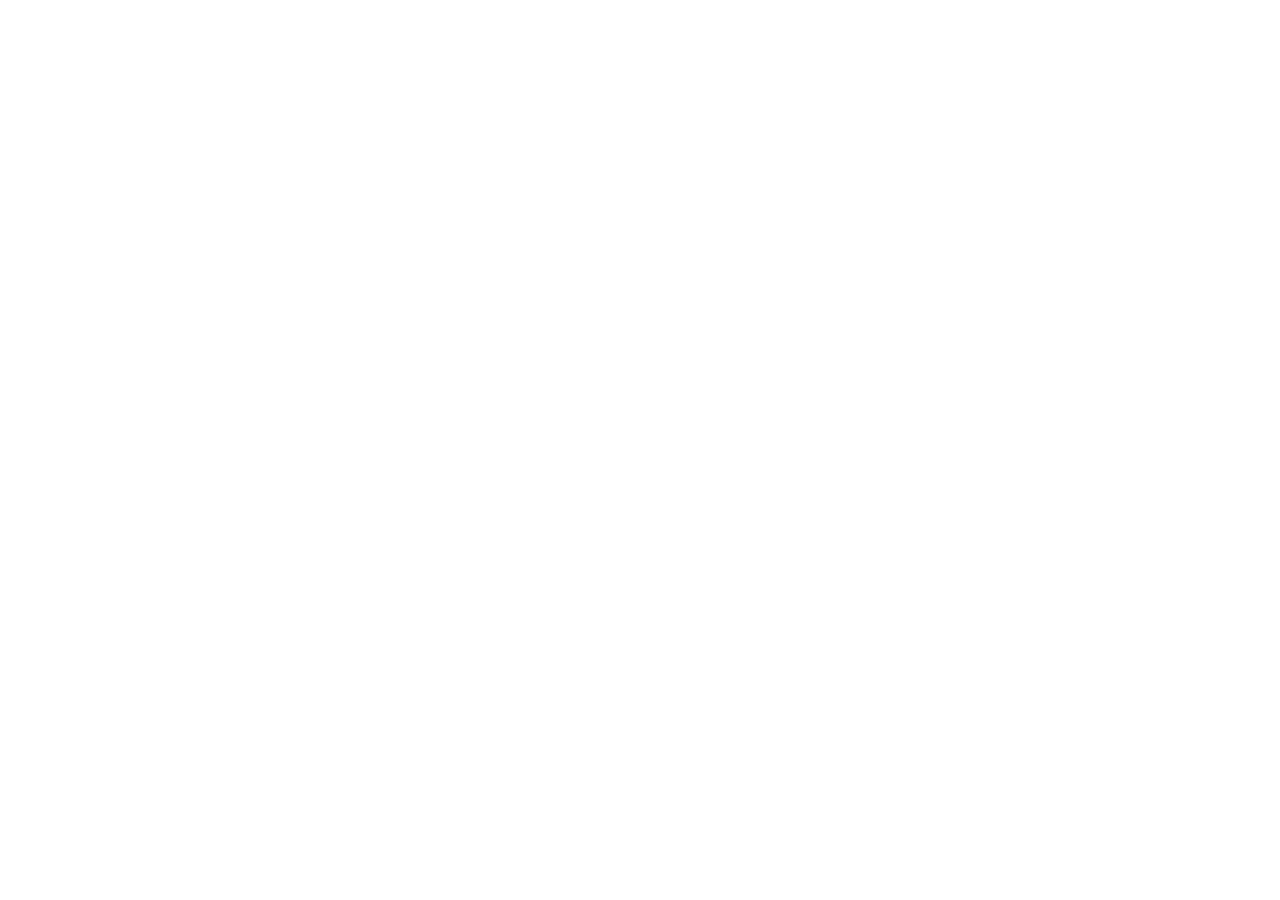
==== index.html @ 5e3995a4 "Initialized files" ====
<!DOCTYPE html>
<html lang="en">
<head>
    <meta charset="UTF-8">
    <meta name="viewport" content="width=device-width, initial-scale=1.0">
    <title>Readly</title>
</head>
<body>
    
</body>
</html>
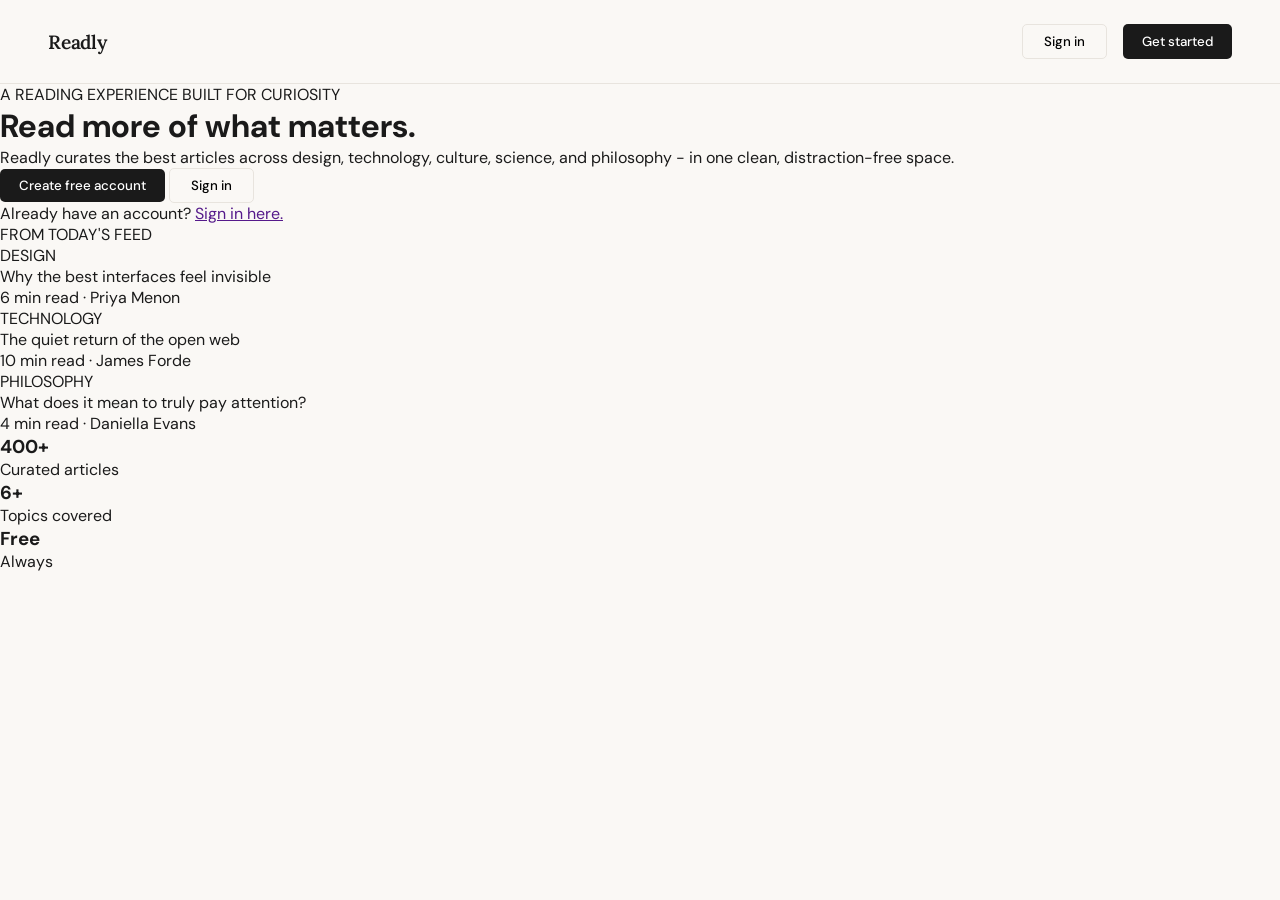
==== commit 33b2efda: "Build html for landing page and global nav.css" ====
--- a/index.html
+++ b/index.html
@@ -1,11 +1,89 @@
-<!DOCTYPE html>
+<!doctype html>
 <html lang="en">
-<head>
-    <meta charset="UTF-8">
-    <meta name="viewport" content="width=device-width, initial-scale=1.0">
+  <head>
+    <meta charset="UTF-8" />
+    <meta name="viewport" content="width=device-width, initial-scale=1.0" />
     <title>Readly</title>
-</head>
-<body>
-    
-</body>
-</html>+    <!-- STYLESHEETS -->
+    <link rel="stylesheet" href="./css/global.css" />
+    <link rel="stylesheet" href="./css/nav.css" />
+
+    <link rel="preconnect" href="https://fonts.googleapis.com" />
+    <link rel="preconnect" href="https://fonts.gstatic.com" crossorigin />
+    <link
+      href="https://fonts.googleapis.com/css2?family=DM+Sans:ital,opsz,wght@0,9..40,100..1000;1,9..40,100..1000&family=Lora:ital,wght@0,400..700;1,400..700&display=swap"
+      rel="stylesheet"
+    />
+  </head>
+  <body>
+    <div class="page">
+      <header class="site-header">
+        <nav class="landing-nav">
+          <h2 class="logo">Readly</h2>
+          <div class="landing-auth">
+            <button type="button" class="sign-in-btn">Sign in</button>
+            <button type="button" class="sign-up-btn">Get started</button>
+          </div>
+        </nav>
+      </header>
+      <main class="hero">
+        <div class="landing-hero">
+          <div class="landing-hero-text">
+            <p>A READING EXPERIENCE BUILT FOR CURIOSITY</p>
+            <h1>Read more of what <span>matters.</span></h1>
+            <p>
+              Readly curates the best articles across design, technology,
+              culture, science, and philosophy - in one clean, distraction-free
+              space.
+            </p>
+          </div>
+          <div class="hero-auth">
+            <button type="button" class="sign-up-btn">
+              Create free account
+            </button>
+            <button type="button" class="sign-in-btn">Sign in</button>
+          </div>
+          <p>Already have an account? <a href="">Sign in here.</a></p>
+        </div>
+        <div class="landing-preview">
+          <p>FROM TODAY'S FEED</p>
+          <div class="preview">
+            <div class="preview-body">
+              <p class="article-tage">DESIGN</p>
+              <p class="article-title">
+                Why the best interfaces feel invisible
+              </p>
+              <span class="article-meta">6 min read · Priya Menon</span>
+            </div>
+            <div class="preview-body">
+              <p class="article-tage">TECHNOLOGY</p>
+              <p class="article-title">The quiet return of the open web</p>
+              <span class="article-meta">10 min read · James Forde</span>
+            </div>
+            <div class="preview-body">
+              <p class="article-tage">PHILOSOPHY</p>
+              <p class="article-title">
+                What does it mean to truly pay attention?
+              </p>
+              <span class="article-meta">4 min read · Daniella Evans</span>
+            </div>
+          </div>
+        </div>
+      </main>
+      <footer class="stats">
+        <div class="stats-item">
+          <h3>400+</h3>
+          <p>Curated articles</p>
+        </div>
+        <div class="stats-item">
+          <h3>6+</h3>
+          <p>Topics covered</p>
+        </div>
+        <div class="stats-item">
+          <h3>Free</h3>
+          <p>Always</p>
+        </div>
+      </footer>
+    </div>
+  </body>
+</html>
--- a/css/global.css
+++ b/css/global.css
@@ -0,0 +1,32 @@
+*,
+*::before,
+*::after {
+  box-sizing: border-box;
+  margin: 0;
+  padding: 0;
+}
+
+:root {
+  --main-font: "DM Sans", sans-serif;
+  --secondary-font: "Lora", serif;
+  --page-background: #faf8f5;
+  --primary-surface: #ffffff;
+  --secondary-surface: #f5f3ef;
+  --primary-text: #1a1a1a;
+  --muted-text: #999999;
+  --very-muted-text: #bbbbbb;
+  --border-color: #e8e4de;
+  --streak-background: #1a1a1a;
+  --streak-label: #888888;
+  --logo: 1.2rem;
+  --nav-links: 0.82rem;
+}
+
+body {
+  width: 100%;
+  height: 100vh;
+  background-color: var(--page-background);
+  color: var(--primary-text);
+  font-family: var(--main-font);
+  font-size: 16px;
+}
--- a/css/nav.css
+++ b/css/nav.css
@@ -0,0 +1,54 @@
+.site-header {
+  width: 100%;
+  border-bottom: 1px solid var(--border-color);
+  padding: 1.5rem 3rem;
+}
+
+.logo {
+  color: var(--primary-text);
+  font-family: var(--secondary-font);
+  font-size: 1.2rem;
+  font-weight: 600;
+  letter-spacing: -0.01em;
+}
+
+/* ======= LANDING PAGE ======== */
+.landing-nav {
+  display: flex;
+  justify-content: space-between;
+  align-items: center;
+}
+
+.landing-auth {
+  display: flex;
+  gap: 1rem;
+}
+
+.sign-in-btn {
+  background-color: var(--page-background);
+  font-family: var(--primary-font);
+  font-weight: 500;
+  padding: 0.5rem 1.3rem;
+  border: 1px solid var(--border-color);
+  border-radius: 5px;
+  cursor: pointer;
+}
+
+.sign-in-btn:hover {
+  border: 1px solid var(--primary-text);
+}
+
+.sign-up-btn {
+  color: #fff;
+  background-color: var(--primary-text);
+  font-family: var(--primary-font);
+  font-weight: 500;
+  padding: 0.5rem 1.2rem;
+  border: none;
+  border-radius: 5px;
+  cursor: pointer;
+}
+
+.sign-up-btn:hover {
+    background-color: #000000cc;
+}
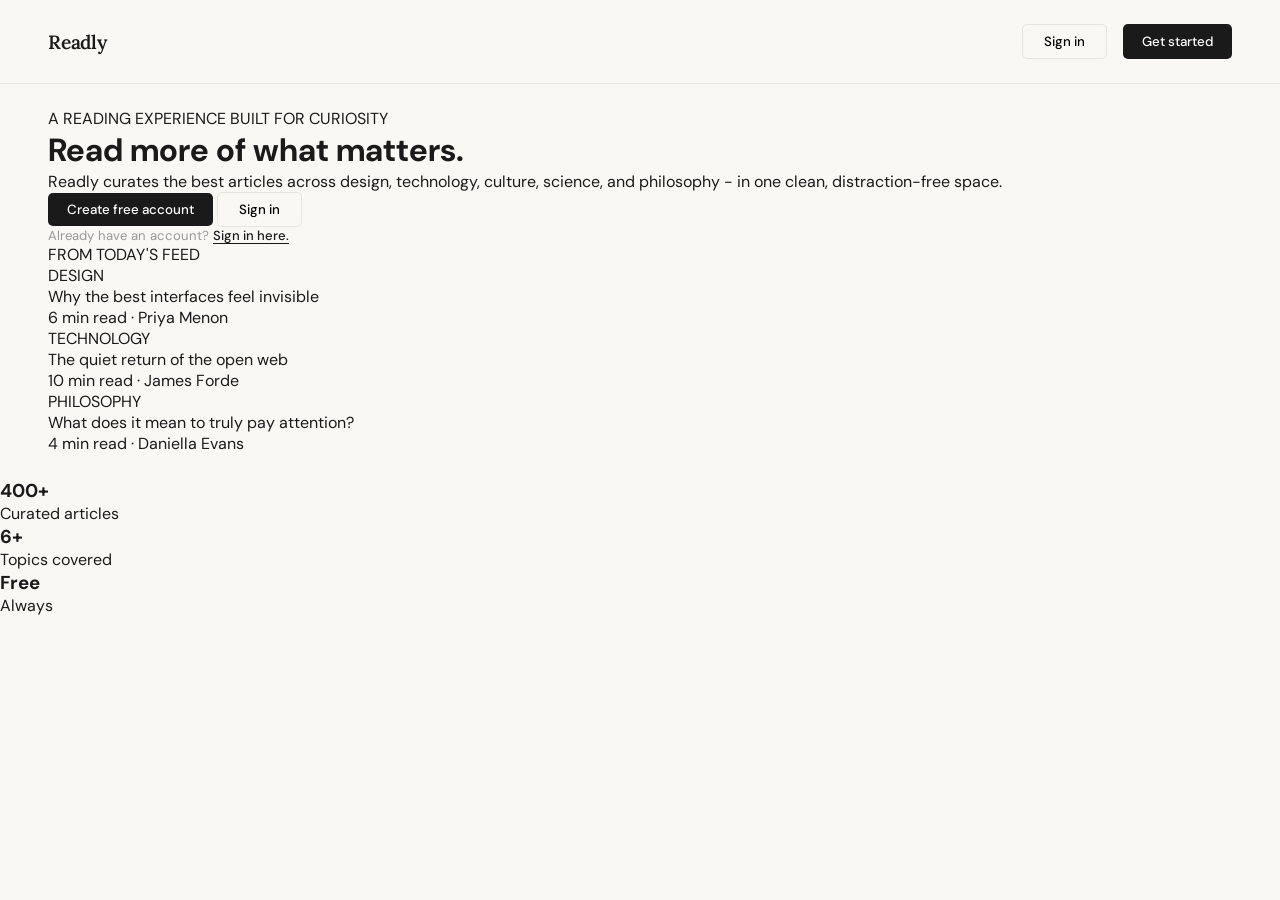
==== commit 2adbca60: "Build html for signup page" ====
--- a/index.html
+++ b/index.html
@@ -26,46 +26,50 @@
           </div>
         </nav>
       </header>
-      <main class="hero">
-        <div class="landing-hero">
-          <div class="landing-hero-text">
-            <p>A READING EXPERIENCE BUILT FOR CURIOSITY</p>
-            <h1>Read more of what <span>matters.</span></h1>
-            <p>
-              Readly curates the best articles across design, technology,
-              culture, science, and philosophy - in one clean, distraction-free
-              space.
+      <main>
+        <div class="hero-section">
+          <div class="landing-hero">
+            <div class="landing-hero-text">
+              <p>A READING EXPERIENCE BUILT FOR CURIOSITY</p>
+              <h1>Read more of what <span>matters.</span></h1>
+              <p>
+                Readly curates the best articles across design, technology,
+                culture, science, and philosophy - in one clean,
+                distraction-free space.
+              </p>
+            </div>
+            <div class="hero-auth">
+              <button type="button" class="sign-up-btn">
+                Create free account
+              </button>
+              <button type="button" class="sign-in-btn">Sign in</button>
+            </div>
+            <p class="auth-link">
+              Already have an account? <a href="./signup.html">Sign in here.</a>
             </p>
           </div>
-          <div class="hero-auth">
-            <button type="button" class="sign-up-btn">
-              Create free account
-            </button>
-            <button type="button" class="sign-in-btn">Sign in</button>
-          </div>
-          <p>Already have an account? <a href="">Sign in here.</a></p>
-        </div>
-        <div class="landing-preview">
-          <p>FROM TODAY'S FEED</p>
-          <div class="preview">
-            <div class="preview-body">
-              <p class="article-tage">DESIGN</p>
-              <p class="article-title">
-                Why the best interfaces feel invisible
-              </p>
-              <span class="article-meta">6 min read · Priya Menon</span>
-            </div>
-            <div class="preview-body">
-              <p class="article-tage">TECHNOLOGY</p>
-              <p class="article-title">The quiet return of the open web</p>
-              <span class="article-meta">10 min read · James Forde</span>
-            </div>
-            <div class="preview-body">
-              <p class="article-tage">PHILOSOPHY</p>
-              <p class="article-title">
-                What does it mean to truly pay attention?
-              </p>
-              <span class="article-meta">4 min read · Daniella Evans</span>
+          <div class="landing-preview">
+            <p>FROM TODAY'S FEED</p>
+            <div class="preview">
+              <div class="preview-body">
+                <p class="article-tage">DESIGN</p>
+                <p class="article-title">
+                  Why the best interfaces feel invisible
+                </p>
+                <span class="article-meta">6 min read · Priya Menon</span>
+              </div>
+              <div class="preview-body">
+                <p class="article-tage">TECHNOLOGY</p>
+                <p class="article-title">The quiet return of the open web</p>
+                <span class="article-meta">10 min read · James Forde</span>
+              </div>
+              <div class="preview-body">
+                <p class="article-tage">PHILOSOPHY</p>
+                <p class="article-title">
+                  What does it mean to truly pay attention?
+                </p>
+                <span class="article-meta">4 min read · Daniella Evans</span>
+              </div>
             </div>
           </div>
         </div>
--- a/css/global.css
+++ b/css/global.css
@@ -29,4 +29,9 @@
   color: var(--primary-text);
   font-family: var(--main-font);
   font-size: 16px;
-}+}
+
+main {
+  width: 100%;
+  padding: 1.5rem 3rem;
+}
--- a/css/nav.css
+++ b/css/nav.css
@@ -2,6 +2,12 @@
   width: 100%;
   border-bottom: 1px solid var(--border-color);
   padding: 1.5rem 3rem;
+}
+
+.site-header nav {
+  display: flex;
+  justify-content: space-between;
+  align-items: center;
 }
 
 .logo {
@@ -13,12 +19,6 @@
 }
 
 /* ======= LANDING PAGE ======== */
-.landing-nav {
-  display: flex;
-  justify-content: space-between;
-  align-items: center;
-}
-
 .landing-auth {
   display: flex;
   gap: 1rem;
@@ -50,5 +50,18 @@
 }
 
 .sign-up-btn:hover {
-    background-color: #000000cc;
+  background-color: #000000cc;
 }
+
+/* ==================================== */
+
+.auth-link {
+  color: var(--muted-text);
+  font-size: 0.82rem;
+}
+
+.auth-link a {
+  color: var(--primary-text);
+  font-weight: 500;
+  text-underline-offset: 3px;
+}
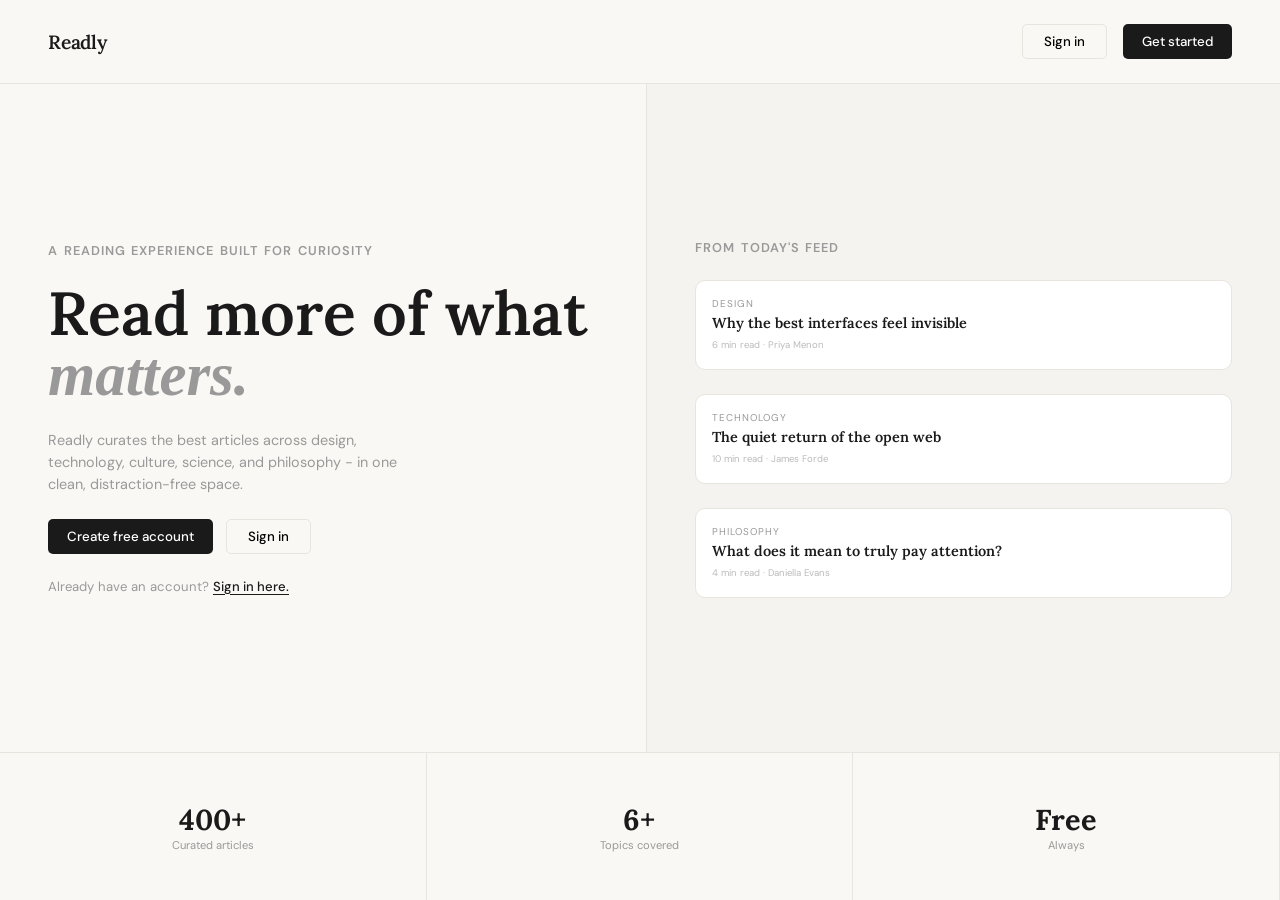
==== commit 64fca7f4: "style the landing page" ====
--- a/index.html
+++ b/index.html
@@ -7,6 +7,7 @@
     <!-- STYLESHEETS -->
     <link rel="stylesheet" href="./css/global.css" />
     <link rel="stylesheet" href="./css/nav.css" />
+    <link rel="stylesheet" href="./css/landing.css" />
 
     <link rel="preconnect" href="https://fonts.googleapis.com" />
     <link rel="preconnect" href="https://fonts.gstatic.com" crossorigin />
@@ -19,7 +20,7 @@
     <div class="page">
       <header class="site-header">
         <nav class="landing-nav">
-          <h2 class="logo">Readly</h2>
+          <h2 class="logo"><a href="./index.html">Readly</a></h2>
           <div class="landing-auth">
             <button type="button" class="sign-in-btn">Sign in</button>
             <button type="button" class="sign-up-btn">Get started</button>
@@ -27,67 +28,72 @@
         </nav>
       </header>
       <main>
-        <div class="hero-section">
-          <div class="landing-hero">
-            <div class="landing-hero-text">
-              <p>A READING EXPERIENCE BUILT FOR CURIOSITY</p>
-              <h1>Read more of what <span>matters.</span></h1>
-              <p>
-                Readly curates the best articles across design, technology,
-                culture, science, and philosophy - in one clean,
-                distraction-free space.
+        <div class="main-hero">
+          <div class="hero-section">
+            <div class="landing-hero">
+              <div class="landing-hero-text">
+                <p class="landing-tag">
+                  A READING EXPERIENCE BUILT FOR CURIOSITY
+                </p>
+                <h1>Read more of what <span>matters.</span></h1>
+                <p class="landing-subtext">
+                  Readly curates the best articles across design, technology,
+                  culture, science, and philosophy - in one clean,
+                  distraction-free space.
+                </p>
+              </div>
+              <div class="hero-auth">
+                <button type="button" class="sign-up-btn">
+                  Create free account
+                </button>
+                <button type="button" class="sign-in-btn">Sign in</button>
+              </div>
+              <p class="auth-link">
+                Already have an account?
+                <a href="./signup.html">Sign in here.</a>
               </p>
             </div>
-            <div class="hero-auth">
-              <button type="button" class="sign-up-btn">
-                Create free account
-              </button>
-              <button type="button" class="sign-in-btn">Sign in</button>
+            <div class="landing-preview">
+              <p class="landing-tag">FROM TODAY'S FEED</p>
+              <div class="preview">
+                <div class="preview-body">
+                  <p class="article-tag">DESIGN</p>
+                  <p class="article-title">
+                    Why the best interfaces feel invisible
+                  </p>
+                  <span class="article-meta">6 min read · Priya Menon</span>
+                </div>
+                <div class="preview-body">
+                  <p class="article-tag">TECHNOLOGY</p>
+                  <p class="article-title">The quiet return of the open web</p>
+                  <span class="article-meta">10 min read · James Forde</span>
+                </div>
+                <div class="preview-body">
+                  <p class="article-tag">PHILOSOPHY</p>
+                  <p class="article-title">
+                    What does it mean to truly pay attention?
+                  </p>
+                  <span class="article-meta">4 min read · Daniella Evans</span>
+                </div>
+              </div>
             </div>
-            <p class="auth-link">
-              Already have an account? <a href="./signup.html">Sign in here.</a>
-            </p>
           </div>
-          <div class="landing-preview">
-            <p>FROM TODAY'S FEED</p>
-            <div class="preview">
-              <div class="preview-body">
-                <p class="article-tage">DESIGN</p>
-                <p class="article-title">
-                  Why the best interfaces feel invisible
-                </p>
-                <span class="article-meta">6 min read · Priya Menon</span>
-              </div>
-              <div class="preview-body">
-                <p class="article-tage">TECHNOLOGY</p>
-                <p class="article-title">The quiet return of the open web</p>
-                <span class="article-meta">10 min read · James Forde</span>
-              </div>
-              <div class="preview-body">
-                <p class="article-tage">PHILOSOPHY</p>
-                <p class="article-title">
-                  What does it mean to truly pay attention?
-                </p>
-                <span class="article-meta">4 min read · Daniella Evans</span>
-              </div>
+          <div class="stats">
+            <div class="stats-item">
+              <h3>400+</h3>
+              <p>Curated articles</p>
+            </div>
+            <div class="stats-item">
+              <h3>6+</h3>
+              <p>Topics covered</p>
+            </div>
+            <div class="stats-item">
+              <h3>Free</h3>
+              <p>Always</p>
             </div>
           </div>
         </div>
       </main>
-      <footer class="stats">
-        <div class="stats-item">
-          <h3>400+</h3>
-          <p>Curated articles</p>
-        </div>
-        <div class="stats-item">
-          <h3>6+</h3>
-          <p>Topics covered</p>
-        </div>
-        <div class="stats-item">
-          <h3>Free</h3>
-          <p>Always</p>
-        </div>
-      </footer>
     </div>
   </body>
 </html>
--- a/css/global.css
+++ b/css/global.css
@@ -33,5 +33,5 @@
 
 main {
   width: 100%;
-  padding: 1.5rem 3rem;
+  min-height: 100%;
 }
--- a/css/nav.css
+++ b/css/nav.css
@@ -11,11 +11,15 @@
 }
 
 .logo {
-  color: var(--primary-text);
   font-family: var(--secondary-font);
   font-size: 1.2rem;
   font-weight: 600;
   letter-spacing: -0.01em;
+}
+
+.logo a {
+  color: var(--primary-text);
+  text-decoration: none;
 }
 
 /* ======= LANDING PAGE ======== */
--- a/css/landing.css
+++ b/css/landing.css
@@ -0,0 +1,141 @@
+.main-hero {
+  min-height: calc(100vh - 84px);
+  display: grid;
+  grid-template-columns: 1fr;
+  grid-template-rows: 1fr auto;
+}
+
+.hero-section {
+  display: grid;
+  grid-template-columns: repeat(2, 1fr);
+  border-bottom: 1px solid var(--border-color);
+  height: 100%;
+  width: 100%;
+  justify-content: center;
+  align-items: center;
+}
+
+.landing-hero {
+  padding: 0 3rem;
+  border-right: 1px solid var(--border-color);
+  height: 100%;
+  display: flex;
+  flex-direction: column;
+  justify-content: center;
+  align-items: flex-start;
+}
+
+.landing-tag {
+  font-size: 0.8rem;
+  color: var(--muted-text);
+  font-weight: 600;
+  letter-spacing: 1px;
+  word-spacing: 1.5px;
+  margin-bottom: 1.5rem;
+}
+
+.landing-hero-text h1 {
+  font-size: 3.8rem;
+  font-family: var(--secondary-font);
+  font-weight: 600;
+  width: 550px;
+  line-height: 60px;
+  margin: 1.5rem 0;
+}
+
+.landing-hero-text h1 span {
+  color: var(--muted-text);
+  font-style: italic;
+}
+
+.landing-subtext {
+  color: var(--muted-text);
+  font-size: 0.9rem;
+  width: 350px;
+  line-height: 22px;
+  margin: 1.5rem 0;
+}
+
+.hero-auth {
+  display: flex;
+  gap: 0.8rem;
+  margin-bottom: 1.5rem;
+}
+
+/* =========================================== */
+
+.landing-preview {
+  padding: 0 3rem;
+  background-color: var(--secondary-surface);
+  display: flex;
+  flex-direction: column;
+  justify-content: center;
+  height: 100%;
+}
+
+.preview {
+  display: flex;
+  flex-direction: column;
+  gap: 1.5rem;
+}
+
+.preview-body {
+  background-color: var(--primary-surface);
+  padding: 1rem;
+  border: 1px solid var(--border-color);
+  border-radius: 10px;
+}
+
+.article-tag {
+  color: var(--muted-text);
+  font-size: 0.62rem;
+  letter-spacing: 1px;
+  margin-bottom: 0.25rem;
+}
+
+.article-title {
+  font-family: var(--secondary-font);
+  font-weight: 600;
+  font-size: 0.9rem;
+}
+
+.article-meta {
+  color: var(--very-muted-text);
+  font-size: 0.6rem;
+}
+
+/* =========================================== */
+
+.stats {
+  display: grid;
+  grid-template-columns: repeat(3, 1fr);
+}
+
+.stats-item {
+  text-align: center;
+  border-right: 1px solid var(--border-color);
+  padding: 3rem 0;
+}
+
+.stats-item h3 {
+  font-size: 1.8rem;
+  font-family: var(--secondary-font);
+}
+
+.stats-item p {
+  font-size: 0.7rem;
+  color: var(--muted-text);
+}
+
+@media screen and (min-width: 2100px) {
+  .landing-hero-text h1 {
+    font-size: 5rem;
+    width: 80%;
+    line-height: 80px;
+  }
+
+  .landing-subtext {
+    font-size: 1rem;
+    width: 65%;
+  }
+}
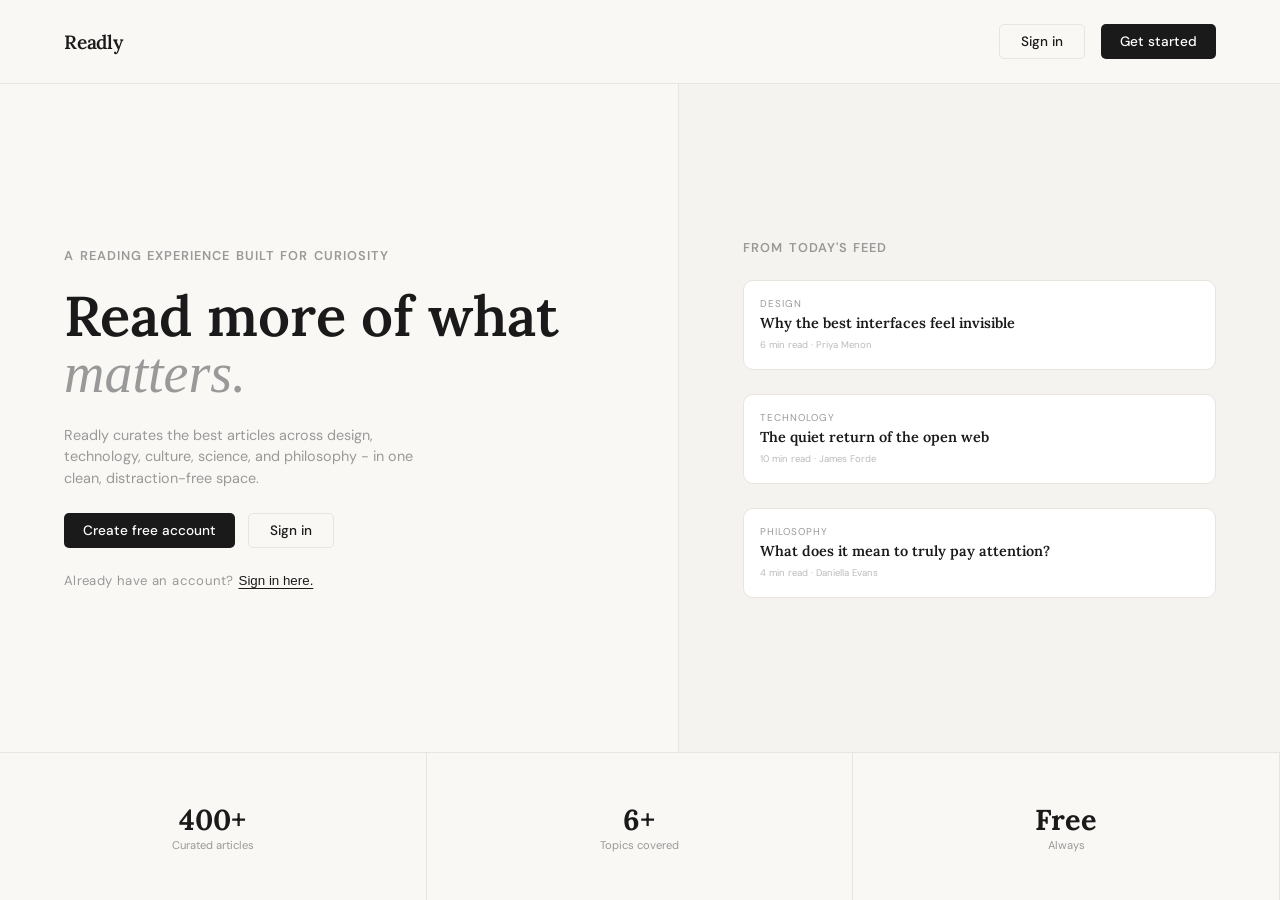
==== commit 2074d095: "Build the authentication functionality" ====
--- a/index.html
+++ b/index.html
@@ -9,12 +9,18 @@
     <link rel="stylesheet" href="./css/nav.css" />
     <link rel="stylesheet" href="./css/landing.css" />
 
+    <!-- EXTERNAL STYLESHEETS -->
     <link rel="preconnect" href="https://fonts.googleapis.com" />
     <link rel="preconnect" href="https://fonts.gstatic.com" crossorigin />
     <link
       href="https://fonts.googleapis.com/css2?family=DM+Sans:ital,opsz,wght@0,9..40,100..1000;1,9..40,100..1000&family=Lora:ital,wght@0,400..700;1,400..700&display=swap"
       rel="stylesheet"
     />
+
+    <!-- SCRIPTS -->
+    <script src="./js/classes/User.js" defer></script>
+    <script src="./js/signin.js" defer></script>
+    <script src="./js/signup.js" defer></script>
   </head>
   <body>
     <div class="page">
@@ -22,8 +28,12 @@
         <nav class="landing-nav">
           <h2 class="logo"><a href="./index.html">Readly</a></h2>
           <div class="landing-auth">
-            <button type="button" class="sign-in-btn">Sign in</button>
-            <button type="button" class="sign-up-btn">Get started</button>
+            <button type="button" class="sign-in-btn sign-in-auth">
+              Sign in
+            </button>
+            <button type="button" class="sign-up-btn sign-up-auth">
+              Get started
+            </button>
           </div>
         </nav>
       </header>
@@ -43,14 +53,16 @@
                 </p>
               </div>
               <div class="hero-auth">
-                <button type="button" class="sign-up-btn">
+                <button type="button" class="sign-up-btn sign-up-auth">
                   Create free account
                 </button>
-                <button type="button" class="sign-in-btn">Sign in</button>
+                <button type="button" class="sign-in-btn sign-in-auth">
+                  Sign in
+                </button>
               </div>
               <p class="auth-link">
                 Already have an account?
-                <a href="./signup.html">Sign in here.</a>
+                <button class="sign-in-auth">Sign in here.</button>
               </p>
             </div>
             <div class="landing-preview">
--- a/css/global.css
+++ b/css/global.css
@@ -19,7 +19,11 @@
   --streak-background: #1a1a1a;
   --streak-label: #888888;
   --logo: 1.2rem;
-  --nav-links: 0.82rem;
+  --error-color: #e05555;
+  --error-background: #fff8f8;
+  --success-border: #b6e8cc;
+  --success-background: #f3fcf7;
+  --success-message: #2a7a52;
 }
 
 body {
--- a/css/nav.css
+++ b/css/nav.css
@@ -1,7 +1,7 @@
 .site-header {
   width: 100%;
   border-bottom: 1px solid var(--border-color);
-  padding: 1.5rem 3rem;
+  padding: 1.5rem 4rem;
 }
 
 .site-header nav {
@@ -29,9 +29,11 @@
 }
 
 .sign-in-btn {
+  color: var(--primary-text);
   background-color: var(--page-background);
   font-family: var(--primary-font);
   font-weight: 500;
+  font-size: 0.85rem;
   padding: 0.5rem 1.3rem;
   border: 1px solid var(--border-color);
   border-radius: 5px;
@@ -43,14 +45,15 @@
 }
 
 .sign-up-btn {
-  color: #fff;
   background-color: var(--primary-text);
   font-family: var(--primary-font);
   font-weight: 500;
+  font-size: 0.85rem;
   padding: 0.5rem 1.2rem;
   border: none;
   border-radius: 5px;
   cursor: pointer;
+  color: #fff;
 }
 
 .sign-up-btn:hover {
@@ -62,10 +65,16 @@
 .auth-link {
   color: var(--muted-text);
   font-size: 0.82rem;
+  letter-spacing: 0.3px;
+  word-spacing: 0.5px;
 }
 
-.auth-link a {
+.auth-link button {
+  border: none;
+  background: none;
   color: var(--primary-text);
   font-weight: 500;
+  text-decoration: underline;
   text-underline-offset: 3px;
+  cursor: pointer;
 }
--- a/css/landing.css
+++ b/css/landing.css
@@ -16,7 +16,7 @@
 }
 
 .landing-hero {
-  padding: 0 3rem;
+  padding: 0 4rem;
   border-right: 1px solid var(--border-color);
   height: 100%;
   display: flex;
@@ -35,24 +35,25 @@
 }
 
 .landing-hero-text h1 {
-  font-size: 3.8rem;
+  font-size: 3.5rem;
   font-family: var(--secondary-font);
   font-weight: 600;
   width: 550px;
-  line-height: 60px;
+  line-height: 1;
   margin: 1.5rem 0;
 }
 
 .landing-hero-text h1 span {
   color: var(--muted-text);
   font-style: italic;
+  font-weight: 500;
 }
 
 .landing-subtext {
   color: var(--muted-text);
   font-size: 0.9rem;
   width: 350px;
-  line-height: 22px;
+  line-height: 1.5;
   margin: 1.5rem 0;
 }
 
@@ -64,8 +65,17 @@
 
 /* =========================================== */
 
+@keyframes enlarge {
+  from {
+    transform: scale(1);
+  }
+  to {
+    transform: scale(1.01);
+  }
+}
+
 .landing-preview {
-  padding: 0 3rem;
+  padding: 0 4rem;
   background-color: var(--secondary-surface);
   display: flex;
   flex-direction: column;
@@ -84,6 +94,10 @@
   padding: 1rem;
   border: 1px solid var(--border-color);
   border-radius: 10px;
+}
+
+.preview-body:hover {
+  animation: enlarge 0.3s ease-in-out forwards;
 }
 
 .article-tag {
